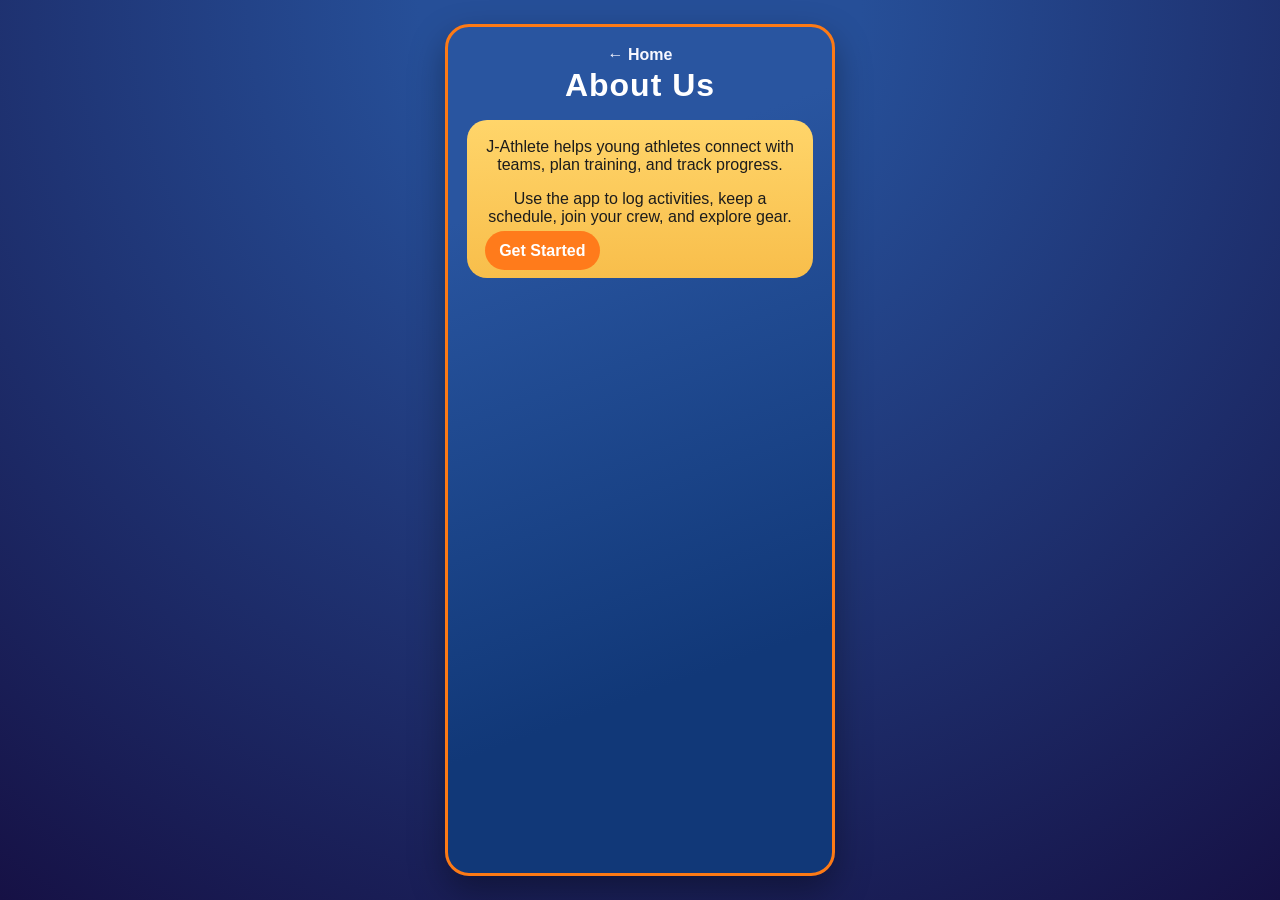
==== about.html @ 63d5034c "Build multi-page J-Athlete UI flow Co-authored-by: Nightmare-cryptoe <180472932+Nightmare-cryptoe@us" ====
<!DOCTYPE html>
<html lang="en">
<head>
  <meta charset="UTF-8" />
  <meta name="viewport" content="width=device-width, initial-scale=1.0" />
  <title>J-Athlete | About</title>
  <link rel="stylesheet" href="styles.css" />
</head>
<body>
  <main class="phone-shell">
    <header class="page-header">
      <a href="index.html" class="back-link">← Home</a>
      <h1>About Us</h1>
    </header>

    <section class="panel">
      <p>J-Athlete helps young athletes connect with teams, plan training, and track progress.</p>
      <p>Use the app to log activities, keep a schedule, join your crew, and explore gear.</p>
      <a class="btn" href="signup.html">Get Started</a>
    </section>
  </main>
</body>
</html>
---- styles.css ----
:root {
  font-family: "Trebuchet MS", "Segoe UI", Arial, sans-serif;
  color: #ffffff;
}

* {
  box-sizing: border-box;
}

body {
  margin: 0;
  min-height: 100vh;
  display: flex;
  justify-content: center;
  padding: 1.5rem 0.75rem;
  background: radial-gradient(circle at top, #264f98 20%, #161145 100%);
}

.phone-shell {
  width: min(100%, 390px);
  background: linear-gradient(160deg, #2955a0 20%, #113878 75%);
  border-radius: 24px;
  padding: 1.2rem;
  border: 3px solid #fd7a15;
  box-shadow: 0 15px 35px rgba(0, 0, 0, 0.35);
}

.top-brand,
.page-header {
  text-align: center;
  margin-bottom: 1rem;
}

.top-brand h1,
.page-header h1 {
  margin: 0.2rem 0;
  letter-spacing: 1px;
}

.top-brand p,
.page-header p {
  margin: 0;
  color: #f4f1ea;
}

.brand-ball {
  font-size: 2rem;
}

.panel {
  background: linear-gradient(180deg, #ffd56a 0%, #f8be4b 100%);
  border-radius: 20px;
  padding: 1.1rem;
  color: #1c1c1c;
}

.panel h2,
.panel p {
  margin-top: 0;
  text-align: center;
}

.sports-row {
  text-align: center;
  font-size: 2.1rem;
  margin: 0.5rem 0 1rem;
}

.stacked-actions,
.form-grid {
  display: grid;
  gap: 0.65rem;
}

label {
  display: grid;
  gap: 0.3rem;
  font-weight: 700;
}

input,
select,
button,
.btn {
  border: none;
  border-radius: 999px;
  padding: 0.7rem 0.9rem;
  font-size: 1rem;
}

input,
select {
  border: 2px solid #db8e2b;
  border-radius: 12px;
  background: #fff5dc;
}

.btn,
button {
  background: #ff7b1b;
  color: #fff;
  font-weight: 800;
  text-align: center;
  text-decoration: none;
  cursor: pointer;
}

.btn-soft {
  background: #f19945;
}

.back-link,
.text-link {
  color: #f7f7ff;
  font-weight: 700;
  text-decoration: none;
}

.text-link {
  display: block;
  text-align: center;
  margin-top: 0.6rem;
}

#activity-list,
#schedule-list,
#gear-list {
  margin: 0.8rem 0 0;
  padding-left: 1.2rem;
}

#gear-list li {
  margin-bottom: 0.5rem;
}

#gear-list button {
  margin-left: 0.4rem;
  padding: 0.3rem 0.7rem;
  font-size: 0.85rem;
}
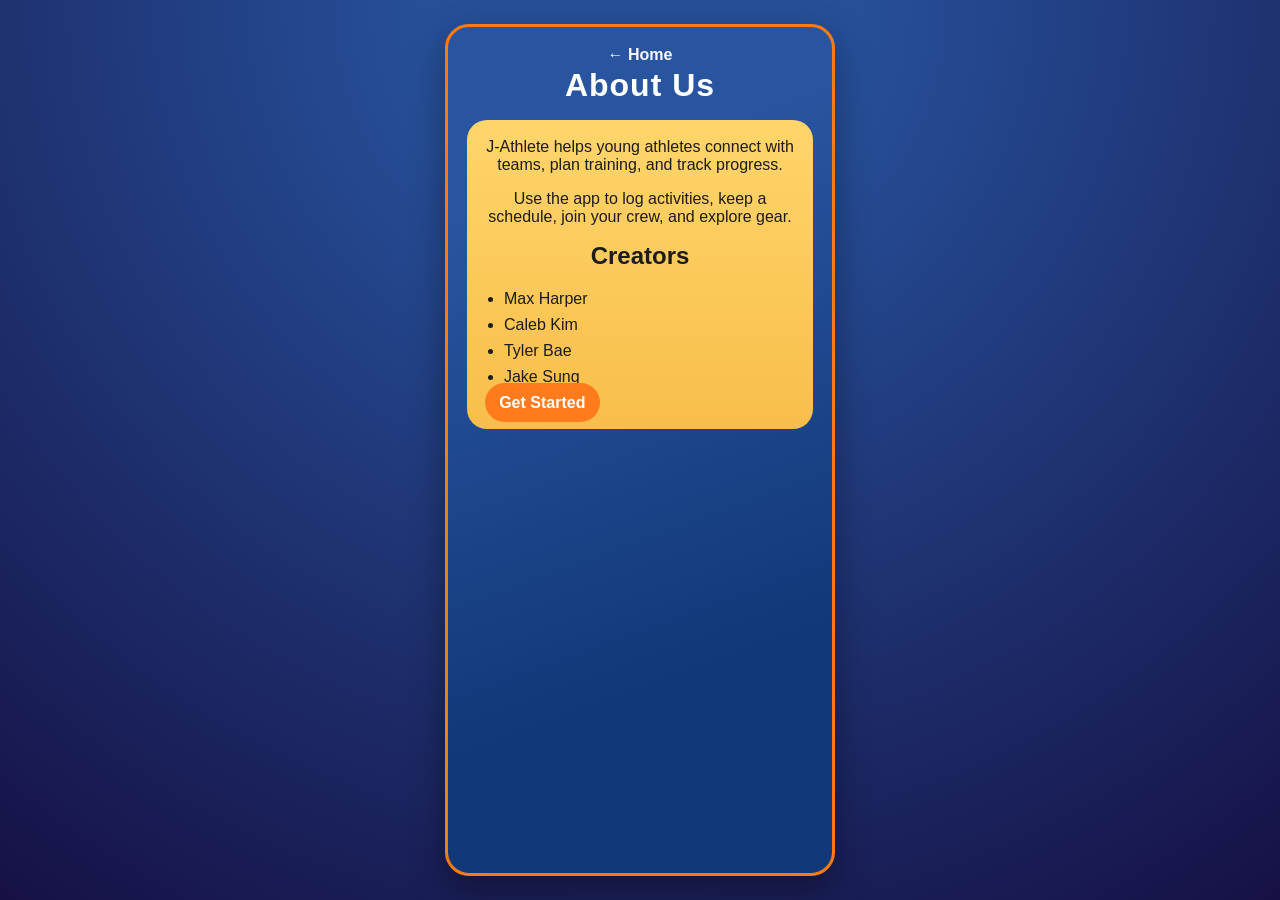
==== commit 5f77e084: "Add profile-required login flow and team marketplace experience Co-authored-by: Nightmare-cryptoe <1" ====
--- a/about.html
+++ b/about.html
@@ -16,6 +16,13 @@
     <section class="panel">
       <p>J-Athlete helps young athletes connect with teams, plan training, and track progress.</p>
       <p>Use the app to log activities, keep a schedule, join your crew, and explore gear.</p>
+      <h2>Creators</h2>
+      <ul id="creator-list">
+        <li>Max Harper</li>
+        <li>Caleb Kim</li>
+        <li>Tyler Bae</li>
+        <li>Jake Sung</li>
+      </ul>
       <a class="btn" href="signup.html">Get Started</a>
     </section>
   </main>
--- a/styles.css
+++ b/styles.css
@@ -124,12 +124,14 @@
 
 #activity-list,
 #schedule-list,
-#gear-list {
+#gear-list,
+#creator-list {
   margin: 0.8rem 0 0;
   padding-left: 1.2rem;
 }
 
-#gear-list li {
+#gear-list li,
+#creator-list li {
   margin-bottom: 0.5rem;
 }
 
@@ -138,3 +140,46 @@
   padding: 0.3rem 0.7rem;
   font-size: 0.85rem;
 }
+
+.shop-panel {
+  display: grid;
+  gap: 0.8rem;
+}
+
+.shop-panel h2 {
+  margin-bottom: 0;
+}
+
+.shop-toolbar {
+  background: rgba(255, 255, 255, 0.45);
+  border-radius: 14px;
+  padding: 0.7rem;
+}
+
+.shop-grid {
+  display: grid;
+  gap: 0.6rem;
+}
+
+.shop-card {
+  background: #fff8ea;
+  border: 1px solid #e7b866;
+  border-radius: 14px;
+  padding: 0.8rem;
+  display: grid;
+  gap: 0.45rem;
+}
+
+.shop-card h3,
+.shop-card p {
+  margin: 0;
+  text-align: left;
+}
+
+.shop-card-tag {
+  font-size: 0.75rem;
+  letter-spacing: 0.4px;
+  font-weight: 800;
+  color: #8b4902;
+  text-transform: uppercase;
+}
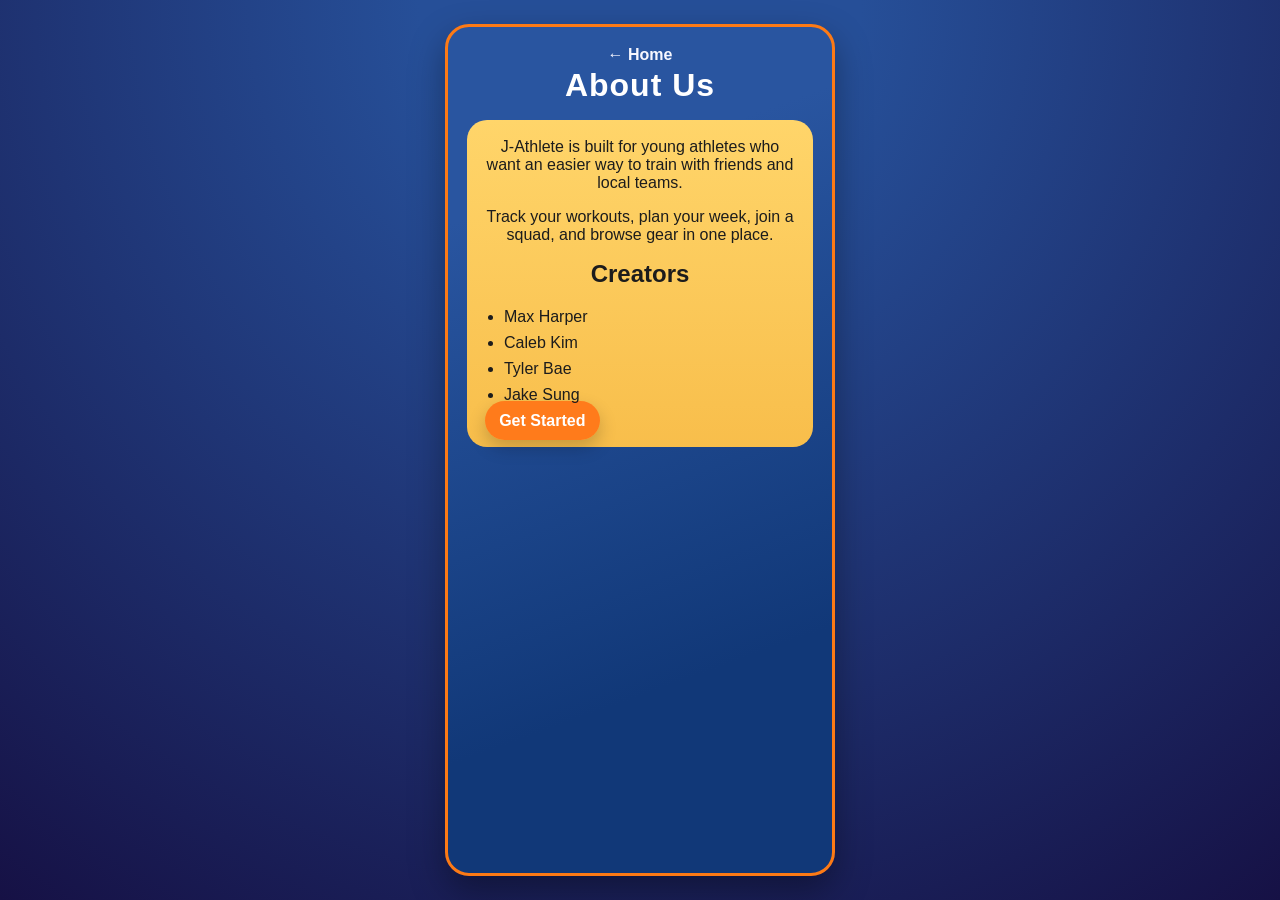
==== commit 8a71a95e: "Polish button and page animations Co-authored-by: Nightmare-cryptoe <180472932+Nightmare-cryptoe@use" ====
--- a/about.html
+++ b/about.html
@@ -14,8 +14,8 @@
     </header>
 
     <section class="panel">
-      <p>J-Athlete helps young athletes connect with teams, plan training, and track progress.</p>
-      <p>Use the app to log activities, keep a schedule, join your crew, and explore gear.</p>
+      <p>J-Athlete is built for young athletes who want an easier way to train with friends and local teams.</p>
+      <p>Track your workouts, plan your week, join a squad, and browse gear in one place.</p>
       <h2>Creators</h2>
       <ul id="creator-list">
         <li>Max Harper</li>
--- a/styles.css
+++ b/styles.css
@@ -23,6 +23,7 @@
   padding: 1.2rem;
   border: 3px solid #fd7a15;
   box-shadow: 0 15px 35px rgba(0, 0, 0, 0.35);
+  animation: shell-rise 460ms ease-out both;
 }
 
 .top-brand,
@@ -45,6 +46,8 @@
 
 .brand-ball {
   font-size: 2rem;
+  display: inline-block;
+  animation: ball-bob 2.4s ease-in-out infinite;
 }
 
 .panel {
@@ -52,6 +55,7 @@
   border-radius: 20px;
   padding: 1.1rem;
   color: #1c1c1c;
+  animation: section-fade 420ms ease-out both;
 }
 
 .panel h2,
@@ -103,6 +107,33 @@
   text-align: center;
   text-decoration: none;
   cursor: pointer;
+  transition:
+    transform 170ms ease,
+    box-shadow 170ms ease,
+    filter 170ms ease,
+    background-color 170ms ease;
+  box-shadow: 0 8px 18px rgba(0, 0, 0, 0.2);
+}
+
+.btn:hover,
+button:hover {
+  transform: translateY(-2px);
+  filter: brightness(1.04);
+  box-shadow: 0 11px 18px rgba(0, 0, 0, 0.24);
+}
+
+.btn:active,
+button:active {
+  transform: translateY(0);
+  box-shadow: 0 5px 10px rgba(0, 0, 0, 0.2);
+}
+
+.btn:focus-visible,
+button:focus-visible,
+input:focus-visible,
+select:focus-visible {
+  outline: 3px solid rgba(17, 56, 120, 0.5);
+  outline-offset: 2px;
 }
 
 .btn-soft {
@@ -168,6 +199,12 @@
   padding: 0.8rem;
   display: grid;
   gap: 0.45rem;
+  transition: transform 180ms ease, box-shadow 180ms ease;
+}
+
+.shop-card:hover {
+  transform: translateY(-3px);
+  box-shadow: 0 10px 16px rgba(28, 28, 28, 0.14);
 }
 
 .shop-card h3,
@@ -183,3 +220,64 @@
   color: #8b4902;
   text-transform: uppercase;
 }
+
+#activity-list li,
+#schedule-list li,
+#gear-list li,
+#creator-list li {
+  animation: row-fade 280ms ease-out both;
+}
+
+@keyframes shell-rise {
+  from {
+    opacity: 0;
+    transform: translateY(12px) scale(0.985);
+  }
+  to {
+    opacity: 1;
+    transform: translateY(0) scale(1);
+  }
+}
+
+@keyframes section-fade {
+  from {
+    opacity: 0;
+    transform: translateY(8px);
+  }
+  to {
+    opacity: 1;
+    transform: translateY(0);
+  }
+}
+
+@keyframes row-fade {
+  from {
+    opacity: 0;
+    transform: translateY(3px);
+  }
+  to {
+    opacity: 1;
+    transform: translateY(0);
+  }
+}
+
+@keyframes ball-bob {
+  0%,
+  100% {
+    transform: translateY(0);
+  }
+  50% {
+    transform: translateY(-3px);
+  }
+}
+
+@media (prefers-reduced-motion: reduce) {
+  *,
+  *::before,
+  *::after {
+    animation-duration: 0.01ms !important;
+    animation-iteration-count: 1 !important;
+    transition-duration: 0.01ms !important;
+    scroll-behavior: auto !important;
+  }
+}
